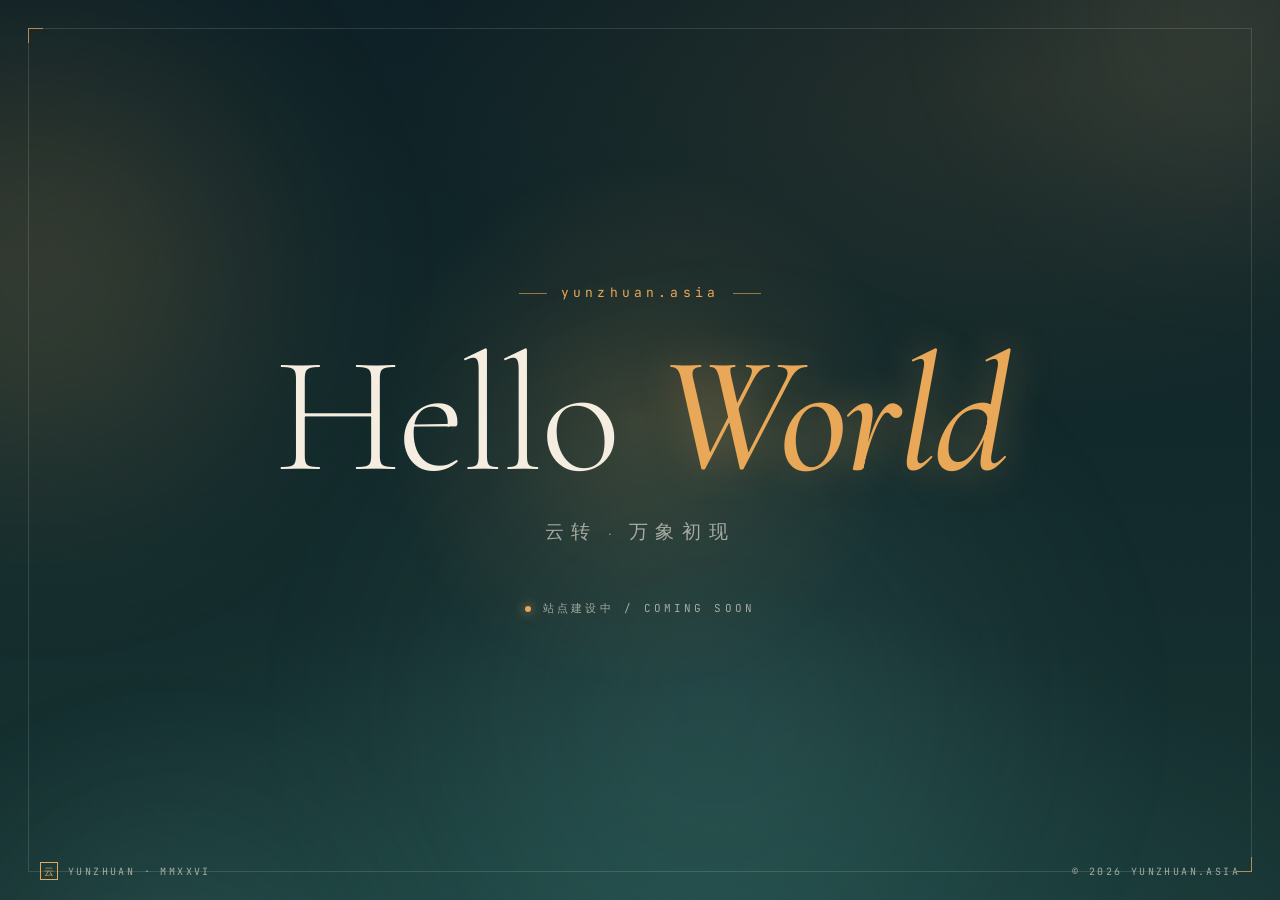
==== index.html @ d9c11b7c "Add Hello World landing page for yunzhuan.asia" ====
<!DOCTYPE html>
<html lang="zh-CN">
<head>
<meta charset="UTF-8" />
<meta name="viewport" content="width=device-width, initial-scale=1.0" />
<title>Hello — yunzhuan.asia</title>
<meta name="description" content="yunzhuan.asia — Hello World" />

<link rel="preconnect" href="https://fonts.googleapis.com">
<link rel="preconnect" href="https://fonts.gstatic.com" crossorigin>
<link href="https://fonts.googleapis.com/css2?family=Cormorant+Garamond:ital,wght@0,300;0,500;1,300&family=JetBrains+Mono:wght@400&display=swap" rel="stylesheet">

<style>
  :root {
    --ink:       #0d1f24;
    --ink-2:     #16302f;
    --gold:      #e8a857;
    --cream:     #f4ede0;
    --mist:      rgba(244, 237, 224, 0.62);
    --hairline:  rgba(244, 237, 224, 0.14);
  }

  * { margin: 0; padding: 0; box-sizing: border-box; }

  html, body {
    height: 100%;
    overflow: hidden;
    background: var(--ink);
    color: var(--cream);
    font-family: 'Cormorant Garamond', serif;
    -webkit-font-smoothing: antialiased;
  }

  .stage {
    position: relative;
    width: 100vw;
    height: 100vh;
    overflow: hidden;
    background:
      radial-gradient(120% 80% at 50% 110%, #1f4a47 0%, transparent 55%),
      radial-gradient(80% 60% at 80% 10%, rgba(232, 168, 87, 0.10) 0%, transparent 60%),
      linear-gradient(180deg, var(--ink) 0%, var(--ink-2) 100%);
  }

  /* 云层 */
  .cloud-layer { position: absolute; inset: -20% -10%; pointer-events: none; z-index: 1; will-change: transform; }
  .cloud { position: absolute; border-radius: 50%; filter: blur(60px); opacity: 0.55; mix-blend-mode: screen; }
  .cloud.c1 { width: 50vw; height: 50vw; top: 10%; left: -10%;
    background: radial-gradient(circle, rgba(232,168,87,0.35) 0%, rgba(232,168,87,0) 70%);
    animation: drift-a 80s linear infinite; }
  .cloud.c2 { width: 60vw; height: 60vw; top: 40%; left: 30%;
    background: radial-gradient(circle, rgba(106,176,170,0.30) 0%, rgba(106,176,170,0) 70%);
    animation: drift-b 110s linear infinite; }
  .cloud.c3 { width: 40vw; height: 40vw; top: -5%; right: -5%;
    background: radial-gradient(circle, rgba(243,201,138,0.22) 0%, rgba(243,201,138,0) 70%);
    animation: drift-c 95s linear infinite; }
  .cloud.c4 { width: 35vw; height: 35vw; bottom: -10%; left: 5%;
    background: radial-gradient(circle, rgba(73,121,116,0.40) 0%, rgba(73,121,116,0) 70%);
    animation: drift-a 130s linear infinite reverse; }

  @keyframes drift-a { 0%,100% { transform: translate(0,0); } 50% { transform: translate(8vw,-4vh); } }
  @keyframes drift-b { 0%,100% { transform: translate(0,0); } 50% { transform: translate(-10vw,5vh); } }
  @keyframes drift-c { 0%,100% { transform: translate(0,0); } 50% { transform: translate(-6vw,6vh); } }

  /* 噪点 */
  .grain {
    position: absolute; inset: 0; z-index: 2; pointer-events: none;
    opacity: 0.12; mix-blend-mode: overlay;
    background-image: url("data:image/svg+xml;utf8,<svg xmlns='http://www.w3.org/2000/svg' width='200' height='200'><filter id='n'><feTurbulence type='fractalNoise' baseFrequency='0.85' numOctaves='2' stitchTiles='stitch'/><feColorMatrix values='0 0 0 0 1  0 0 0 0 1  0 0 0 0 1  0 0 0 0.6 0'/></filter><rect width='100%' height='100%' filter='url(%23n)'/></svg>");
  }

  /* 月轮光晕 */
  .halo {
    position: absolute; top: 50%; left: 50%;
    width: 60vmin; height: 60vmin;
    transform: translate(-50%, -55%);
    border-radius: 50%;
    background: radial-gradient(circle, rgba(232,168,87,0.18) 0%, rgba(232,168,87,0.06) 40%, transparent 70%);
    z-index: 3; pointer-events: none;
    animation: breathe 8s ease-in-out infinite;
  }
  @keyframes breathe {
    0%,100% { opacity: 0.7; transform: translate(-50%,-55%) scale(1); }
    50%     { opacity: 1;   transform: translate(-50%,-55%) scale(1.05); }
  }

  /* 主内容 */
  .hero {
    position: relative; z-index: 5; height: 100%;
    display: flex; flex-direction: column;
    align-items: center; justify-content: center;
    text-align: center; padding: 0 24px;
    will-change: transform;
  }

  .domain {
    font-family: 'JetBrains Mono', monospace;
    font-size: 13px; letter-spacing: 0.32em;
    color: var(--gold); text-transform: lowercase;
    margin-bottom: 36px; opacity: 0;
    animation: fadeUp 1.2s 0.2s cubic-bezier(.2,.7,.2,1) forwards;
  }
  .domain::before, .domain::after {
    content: ''; display: inline-block;
    width: 28px; height: 1px; background: var(--gold);
    vertical-align: middle; margin: 0 14px; opacity: 0.6;
  }

  .title {
    font-family: 'Cormorant Garamond', serif;
    font-weight: 300;
    font-size: clamp(64px, 13vw, 180px);
    line-height: 0.95; letter-spacing: -0.02em;
    color: var(--cream); margin-bottom: 24px;
  }
  .title .word {
    display: inline-block; opacity: 0; transform: translateY(40px);
    animation: fadeUp 1.4s cubic-bezier(.2,.7,.2,1) forwards;
  }
  .title .word:nth-child(1) { animation-delay: 0.5s; }
  .title .word:nth-child(2) { animation-delay: 0.8s; margin-left: 0.25em; }
  .title .accent {
    font-style: italic; font-weight: 500; color: var(--gold);
    text-shadow: 0 0 40px rgba(232,168,87,0.4);
  }

  .subtitle {
    font-family: 'Cormorant Garamond', serif;
    font-weight: 300;
    font-size: clamp(15px, 2vw, 19px);
    letter-spacing: 0.4em;
    color: var(--mist);
    margin-bottom: 56px; opacity: 0;
    animation: fadeUp 1.2s 1.2s cubic-bezier(.2,.7,.2,1) forwards;
  }
  .subtitle .dot { color: var(--gold); margin: 0 0.5em; }

  .status {
    font-family: 'JetBrains Mono', monospace;
    font-size: 11px; letter-spacing: 0.28em;
    color: var(--mist); text-transform: uppercase;
    opacity: 0;
    animation: fadeUp 1.2s 1.5s cubic-bezier(.2,.7,.2,1) forwards;
    display: flex; align-items: center; gap: 12px;
  }
  .status .pulse {
    width: 6px; height: 6px; border-radius: 50%;
    background: var(--gold); box-shadow: 0 0 12px var(--gold);
    animation: pulse 2s ease-in-out infinite;
  }
  @keyframes pulse {
    0%,100% { opacity: 0.4; transform: scale(0.85); }
    50%     { opacity: 1;   transform: scale(1.1); }
  }

  @keyframes fadeUp { to { opacity: 1; transform: translateY(0); } }

  /* 边框装饰 */
  .frame {
    position: absolute; inset: 28px;
    border: 1px solid var(--hairline);
    pointer-events: none; z-index: 4;
  }
  .frame::before, .frame::after {
    content: ''; position: absolute;
    width: 14px; height: 14px;
    border: 1px solid var(--gold); opacity: 0.7;
  }
  .frame::before { top: -1px; left: -1px; border-right: none; border-bottom: none; }
  .frame::after  { bottom: -1px; right: -1px; border-left: none; border-top: none; }

  /* 页脚 */
  .foot {
    position: absolute; bottom: 0; left: 0; right: 0; z-index: 5;
    padding: 20px 40px;
    display: flex; justify-content: space-between; align-items: center;
    font-family: 'JetBrains Mono', monospace;
    font-size: 10px; letter-spacing: 0.24em;
    color: var(--mist); text-transform: uppercase;
    opacity: 0;
    animation: fadeUp 1.2s 1.8s cubic-bezier(.2,.7,.2,1) forwards;
  }
  .foot .left { display: flex; align-items: center; gap: 10px; }
  .foot .seal {
    display: inline-block; width: 18px; height: 18px;
    border: 1px solid var(--gold); color: var(--gold);
    font-family: 'Cormorant Garamond', serif;
    font-size: 10px; line-height: 18px; text-align: center; letter-spacing: 0;
  }

  @media (max-width: 768px) {
    .frame { inset: 16px; }
    .foot { padding: 16px 20px; flex-direction: column; gap: 8px; }
    .domain { font-size: 11px; letter-spacing: 0.24em; margin-bottom: 24px; }
    .domain::before, .domain::after { width: 16px; margin: 0 8px; }
    .subtitle { letter-spacing: 0.3em; margin-bottom: 40px; }
    .halo { width: 80vmin; height: 80vmin; }
  }

  @media (prefers-reduced-motion: reduce) {
    .cloud, .halo, .status .pulse { animation: none; }
    .word, .domain, .subtitle, .status, .foot { opacity: 1; transform: none; animation: none; }
  }
</style>
</head>
<body>
  <main class="stage">
    <div class="cloud-layer" id="cloudLayer">
      <div class="cloud c1"></div>
      <div class="cloud c2"></div>
      <div class="cloud c3"></div>
      <div class="cloud c4"></div>
    </div>
    <div class="halo"></div>
    <div class="grain"></div>
    <div class="frame"></div>

    <section class="hero" id="hero">
      <p class="domain">yunzhuan.asia</p>
      <h1 class="title">
        <span class="word">Hello</span><span class="word accent">World</span>
      </h1>
      <p class="subtitle">云转<span class="dot">·</span>万象初现</p>
      <p class="status">
        <span class="pulse"></span>
        <span>站点建设中 / Coming Soon</span>
      </p>
    </section>

    <footer class="foot">
      <div class="left">
        <span class="seal">云</span>
        <span>YUNZHUAN · MMXXVI</span>
      </div>
      <div class="right">© 2026 yunzhuan.asia</div>
    </footer>
  </main>

<script>
  // 鼠标视差：云层与主内容做轻微反向位移
  (function () {
    var cloudLayer = document.getElementById('cloudLayer');
    var hero = document.getElementById('hero');
    if (!cloudLayer || !hero) return;
    var ticking = false, mx = 0, my = 0;
    function onMove(e) {
      var t = e.touches ? e.touches[0] : e;
      mx = (t.clientX / window.innerWidth  - 0.5) * 2;
      my = (t.clientY / window.innerHeight - 0.5) * 2;
      if (!ticking) { window.requestAnimationFrame(apply); ticking = true; }
    }
    function apply() {
      cloudLayer.style.transform = 'translate(' + (-mx * 18) + 'px, ' + (-my * 12) + 'px)';
      hero.style.transform       = 'translate(' + ( mx * 8)  + 'px, ' + ( my * 6)  + 'px)';
      ticking = false;
    }
    window.addEventListener('mousemove', onMove, { passive: true });
    window.addEventListener('touchmove', onMove, { passive: true });
  })();
</script>
</body>
</html>
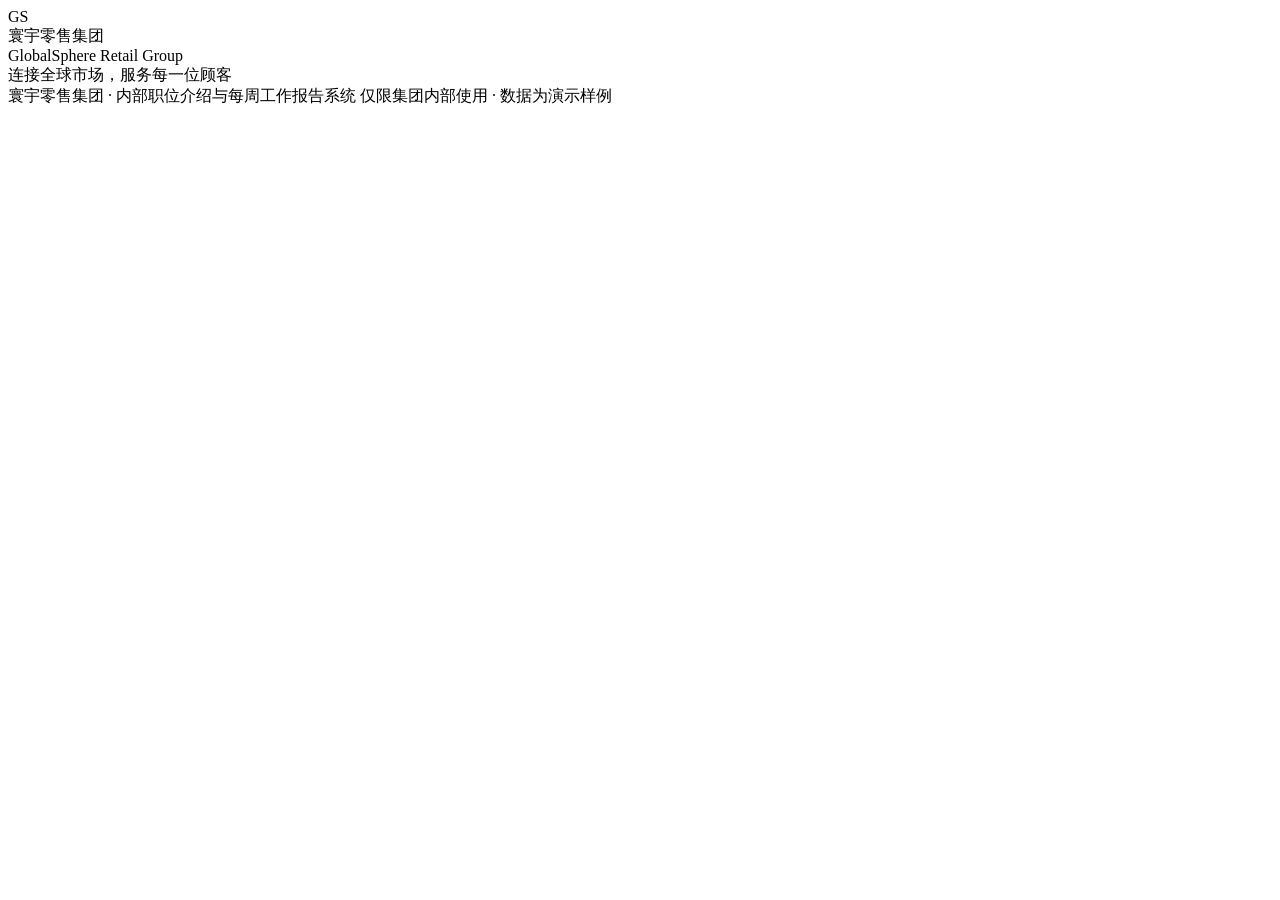
==== commit 72a60a8c: "新增寰宇零售集团内网站：部门职位介绍 + 每周工作报告 + 管理后台批阅" ====
--- a/index.html
+++ b/index.html
@@ -1,262 +1,47 @@
 <!DOCTYPE html>
 <html lang="zh-CN">
 <head>
-<meta charset="UTF-8" />
-<meta name="viewport" content="width=device-width, initial-scale=1.0" />
-<title>Hello — yunzhuan.asia</title>
-<meta name="description" content="yunzhuan.asia — Hello World" />
-
-<link rel="preconnect" href="https://fonts.googleapis.com">
-<link rel="preconnect" href="https://fonts.gstatic.com" crossorigin>
-<link href="https://fonts.googleapis.com/css2?family=Cormorant+Garamond:ital,wght@0,300;0,500;1,300&family=JetBrains+Mono:wght@400&display=swap" rel="stylesheet">
-
-<style>
-  :root {
-    --ink:       #0d1f24;
-    --ink-2:     #16302f;
-    --gold:      #e8a857;
-    --cream:     #f4ede0;
-    --mist:      rgba(244, 237, 224, 0.62);
-    --hairline:  rgba(244, 237, 224, 0.14);
-  }
-
-  * { margin: 0; padding: 0; box-sizing: border-box; }
-
-  html, body {
-    height: 100%;
-    overflow: hidden;
-    background: var(--ink);
-    color: var(--cream);
-    font-family: 'Cormorant Garamond', serif;
-    -webkit-font-smoothing: antialiased;
-  }
-
-  .stage {
-    position: relative;
-    width: 100vw;
-    height: 100vh;
-    overflow: hidden;
-    background:
-      radial-gradient(120% 80% at 50% 110%, #1f4a47 0%, transparent 55%),
-      radial-gradient(80% 60% at 80% 10%, rgba(232, 168, 87, 0.10) 0%, transparent 60%),
-      linear-gradient(180deg, var(--ink) 0%, var(--ink-2) 100%);
-  }
-
-  /* 云层 */
-  .cloud-layer { position: absolute; inset: -20% -10%; pointer-events: none; z-index: 1; will-change: transform; }
-  .cloud { position: absolute; border-radius: 50%; filter: blur(60px); opacity: 0.55; mix-blend-mode: screen; }
-  .cloud.c1 { width: 50vw; height: 50vw; top: 10%; left: -10%;
-    background: radial-gradient(circle, rgba(232,168,87,0.35) 0%, rgba(232,168,87,0) 70%);
-    animation: drift-a 80s linear infinite; }
-  .cloud.c2 { width: 60vw; height: 60vw; top: 40%; left: 30%;
-    background: radial-gradient(circle, rgba(106,176,170,0.30) 0%, rgba(106,176,170,0) 70%);
-    animation: drift-b 110s linear infinite; }
-  .cloud.c3 { width: 40vw; height: 40vw; top: -5%; right: -5%;
-    background: radial-gradient(circle, rgba(243,201,138,0.22) 0%, rgba(243,201,138,0) 70%);
-    animation: drift-c 95s linear infinite; }
-  .cloud.c4 { width: 35vw; height: 35vw; bottom: -10%; left: 5%;
-    background: radial-gradient(circle, rgba(73,121,116,0.40) 0%, rgba(73,121,116,0) 70%);
-    animation: drift-a 130s linear infinite reverse; }
-
-  @keyframes drift-a { 0%,100% { transform: translate(0,0); } 50% { transform: translate(8vw,-4vh); } }
-  @keyframes drift-b { 0%,100% { transform: translate(0,0); } 50% { transform: translate(-10vw,5vh); } }
-  @keyframes drift-c { 0%,100% { transform: translate(0,0); } 50% { transform: translate(-6vw,6vh); } }
-
-  /* 噪点 */
-  .grain {
-    position: absolute; inset: 0; z-index: 2; pointer-events: none;
-    opacity: 0.12; mix-blend-mode: overlay;
-    background-image: url("data:image/svg+xml;utf8,<svg xmlns='http://www.w3.org/2000/svg' width='200' height='200'><filter id='n'><feTurbulence type='fractalNoise' baseFrequency='0.85' numOctaves='2' stitchTiles='stitch'/><feColorMatrix values='0 0 0 0 1  0 0 0 0 1  0 0 0 0 1  0 0 0 0.6 0'/></filter><rect width='100%' height='100%' filter='url(%23n)'/></svg>");
-  }
-
-  /* 月轮光晕 */
-  .halo {
-    position: absolute; top: 50%; left: 50%;
-    width: 60vmin; height: 60vmin;
-    transform: translate(-50%, -55%);
-    border-radius: 50%;
-    background: radial-gradient(circle, rgba(232,168,87,0.18) 0%, rgba(232,168,87,0.06) 40%, transparent 70%);
-    z-index: 3; pointer-events: none;
-    animation: breathe 8s ease-in-out infinite;
-  }
-  @keyframes breathe {
-    0%,100% { opacity: 0.7; transform: translate(-50%,-55%) scale(1); }
-    50%     { opacity: 1;   transform: translate(-50%,-55%) scale(1.05); }
-  }
-
-  /* 主内容 */
-  .hero {
-    position: relative; z-index: 5; height: 100%;
-    display: flex; flex-direction: column;
-    align-items: center; justify-content: center;
-    text-align: center; padding: 0 24px;
-    will-change: transform;
-  }
-
-  .domain {
-    font-family: 'JetBrains Mono', monospace;
-    font-size: 13px; letter-spacing: 0.32em;
-    color: var(--gold); text-transform: lowercase;
-    margin-bottom: 36px; opacity: 0;
-    animation: fadeUp 1.2s 0.2s cubic-bezier(.2,.7,.2,1) forwards;
-  }
-  .domain::before, .domain::after {
-    content: ''; display: inline-block;
-    width: 28px; height: 1px; background: var(--gold);
-    vertical-align: middle; margin: 0 14px; opacity: 0.6;
-  }
-
-  .title {
-    font-family: 'Cormorant Garamond', serif;
-    font-weight: 300;
-    font-size: clamp(64px, 13vw, 180px);
-    line-height: 0.95; letter-spacing: -0.02em;
-    color: var(--cream); margin-bottom: 24px;
-  }
-  .title .word {
-    display: inline-block; opacity: 0; transform: translateY(40px);
-    animation: fadeUp 1.4s cubic-bezier(.2,.7,.2,1) forwards;
-  }
-  .title .word:nth-child(1) { animation-delay: 0.5s; }
-  .title .word:nth-child(2) { animation-delay: 0.8s; margin-left: 0.25em; }
-  .title .accent {
-    font-style: italic; font-weight: 500; color: var(--gold);
-    text-shadow: 0 0 40px rgba(232,168,87,0.4);
-  }
-
-  .subtitle {
-    font-family: 'Cormorant Garamond', serif;
-    font-weight: 300;
-    font-size: clamp(15px, 2vw, 19px);
-    letter-spacing: 0.4em;
-    color: var(--mist);
-    margin-bottom: 56px; opacity: 0;
-    animation: fadeUp 1.2s 1.2s cubic-bezier(.2,.7,.2,1) forwards;
-  }
-  .subtitle .dot { color: var(--gold); margin: 0 0.5em; }
-
-  .status {
-    font-family: 'JetBrains Mono', monospace;
-    font-size: 11px; letter-spacing: 0.28em;
-    color: var(--mist); text-transform: uppercase;
-    opacity: 0;
-    animation: fadeUp 1.2s 1.5s cubic-bezier(.2,.7,.2,1) forwards;
-    display: flex; align-items: center; gap: 12px;
-  }
-  .status .pulse {
-    width: 6px; height: 6px; border-radius: 50%;
-    background: var(--gold); box-shadow: 0 0 12px var(--gold);
-    animation: pulse 2s ease-in-out infinite;
-  }
-  @keyframes pulse {
-    0%,100% { opacity: 0.4; transform: scale(0.85); }
-    50%     { opacity: 1;   transform: scale(1.1); }
-  }
-
-  @keyframes fadeUp { to { opacity: 1; transform: translateY(0); } }
-
-  /* 边框装饰 */
-  .frame {
-    position: absolute; inset: 28px;
-    border: 1px solid var(--hairline);
-    pointer-events: none; z-index: 4;
-  }
-  .frame::before, .frame::after {
-    content: ''; position: absolute;
-    width: 14px; height: 14px;
-    border: 1px solid var(--gold); opacity: 0.7;
-  }
-  .frame::before { top: -1px; left: -1px; border-right: none; border-bottom: none; }
-  .frame::after  { bottom: -1px; right: -1px; border-left: none; border-top: none; }
-
-  /* 页脚 */
-  .foot {
-    position: absolute; bottom: 0; left: 0; right: 0; z-index: 5;
-    padding: 20px 40px;
-    display: flex; justify-content: space-between; align-items: center;
-    font-family: 'JetBrains Mono', monospace;
-    font-size: 10px; letter-spacing: 0.24em;
-    color: var(--mist); text-transform: uppercase;
-    opacity: 0;
-    animation: fadeUp 1.2s 1.8s cubic-bezier(.2,.7,.2,1) forwards;
-  }
-  .foot .left { display: flex; align-items: center; gap: 10px; }
-  .foot .seal {
-    display: inline-block; width: 18px; height: 18px;
-    border: 1px solid var(--gold); color: var(--gold);
-    font-family: 'Cormorant Garamond', serif;
-    font-size: 10px; line-height: 18px; text-align: center; letter-spacing: 0;
-  }
-
-  @media (max-width: 768px) {
-    .frame { inset: 16px; }
-    .foot { padding: 16px 20px; flex-direction: column; gap: 8px; }
-    .domain { font-size: 11px; letter-spacing: 0.24em; margin-bottom: 24px; }
-    .domain::before, .domain::after { width: 16px; margin: 0 8px; }
-    .subtitle { letter-spacing: 0.3em; margin-bottom: 40px; }
-    .halo { width: 80vmin; height: 80vmin; }
-  }
-
-  @media (prefers-reduced-motion: reduce) {
-    .cloud, .halo, .status .pulse { animation: none; }
-    .word, .domain, .subtitle, .status, .foot { opacity: 1; transform: none; animation: none; }
-  }
-</style>
+  <meta charset="UTF-8">
+  <meta name="viewport" content="width=device-width, initial-scale=1.0">
+  <title>寰宇零售集团 · 内部职位与周报站</title>
+  <link rel="stylesheet" href="css/styles.css">
 </head>
 <body>
-  <main class="stage">
-    <div class="cloud-layer" id="cloudLayer">
-      <div class="cloud c1"></div>
-      <div class="cloud c2"></div>
-      <div class="cloud c3"></div>
-      <div class="cloud c4"></div>
+
+  <!-- 页头 -->
+  <header class="site-head">
+    <div class="shell">
+      <div class="brand">
+        <div class="mark">GS</div>
+        <div class="names">
+          <div class="zh">寰宇零售集团</div>
+          <div class="en">GlobalSphere Retail Group</div>
+        </div>
+      </div>
+      <div class="tagline">连接全球市场，服务每一位顾客</div>
     </div>
-    <div class="halo"></div>
-    <div class="grain"></div>
-    <div class="frame"></div>
+  </header>
 
-    <section class="hero" id="hero">
-      <p class="domain">yunzhuan.asia</p>
-      <h1 class="title">
-        <span class="word">Hello</span><span class="word accent">World</span>
-      </h1>
-      <p class="subtitle">云转<span class="dot">·</span>万象初现</p>
-      <p class="status">
-        <span class="pulse"></span>
-        <span>站点建设中 / Coming Soon</span>
-      </p>
-    </section>
+  <!-- 顶部主导航 -->
+  <nav class="nav">
+    <div class="shell" id="nav"></div>
+  </nav>
 
-    <footer class="foot">
-      <div class="left">
-        <span class="seal">云</span>
-        <span>YUNZHUAN · MMXXVI</span>
-      </div>
-      <div class="right">© 2026 yunzhuan.asia</div>
-    </footer>
-  </main>
+  <!-- 主体 -->
+  <div class="layout" id="layout">
+    <aside class="side" id="side"></aside>
+    <main class="main" id="main"></main>
+  </div>
 
-<script>
-  // 鼠标视差：云层与主内容做轻微反向位移
-  (function () {
-    var cloudLayer = document.getElementById('cloudLayer');
-    var hero = document.getElementById('hero');
-    if (!cloudLayer || !hero) return;
-    var ticking = false, mx = 0, my = 0;
-    function onMove(e) {
-      var t = e.touches ? e.touches[0] : e;
-      mx = (t.clientX / window.innerWidth  - 0.5) * 2;
-      my = (t.clientY / window.innerHeight - 0.5) * 2;
-      if (!ticking) { window.requestAnimationFrame(apply); ticking = true; }
-    }
-    function apply() {
-      cloudLayer.style.transform = 'translate(' + (-mx * 18) + 'px, ' + (-my * 12) + 'px)';
-      hero.style.transform       = 'translate(' + ( mx * 8)  + 'px, ' + ( my * 6)  + 'px)';
-      ticking = false;
-    }
-    window.addEventListener('mousemove', onMove, { passive: true });
-    window.addEventListener('touchmove', onMove, { passive: true });
-  })();
-</script>
+  <!-- 页脚 -->
+  <footer class="foot">
+    <div class="shell">
+      <span>寰宇零售集团 · 内部职位介绍与每周工作报告系统</span>
+      <span>仅限集团内部使用 · 数据为演示样例</span>
+    </div>
+  </footer>
+
+  <script src="js/data.js"></script>
+  <script src="js/app.js"></script>
 </body>
 </html>
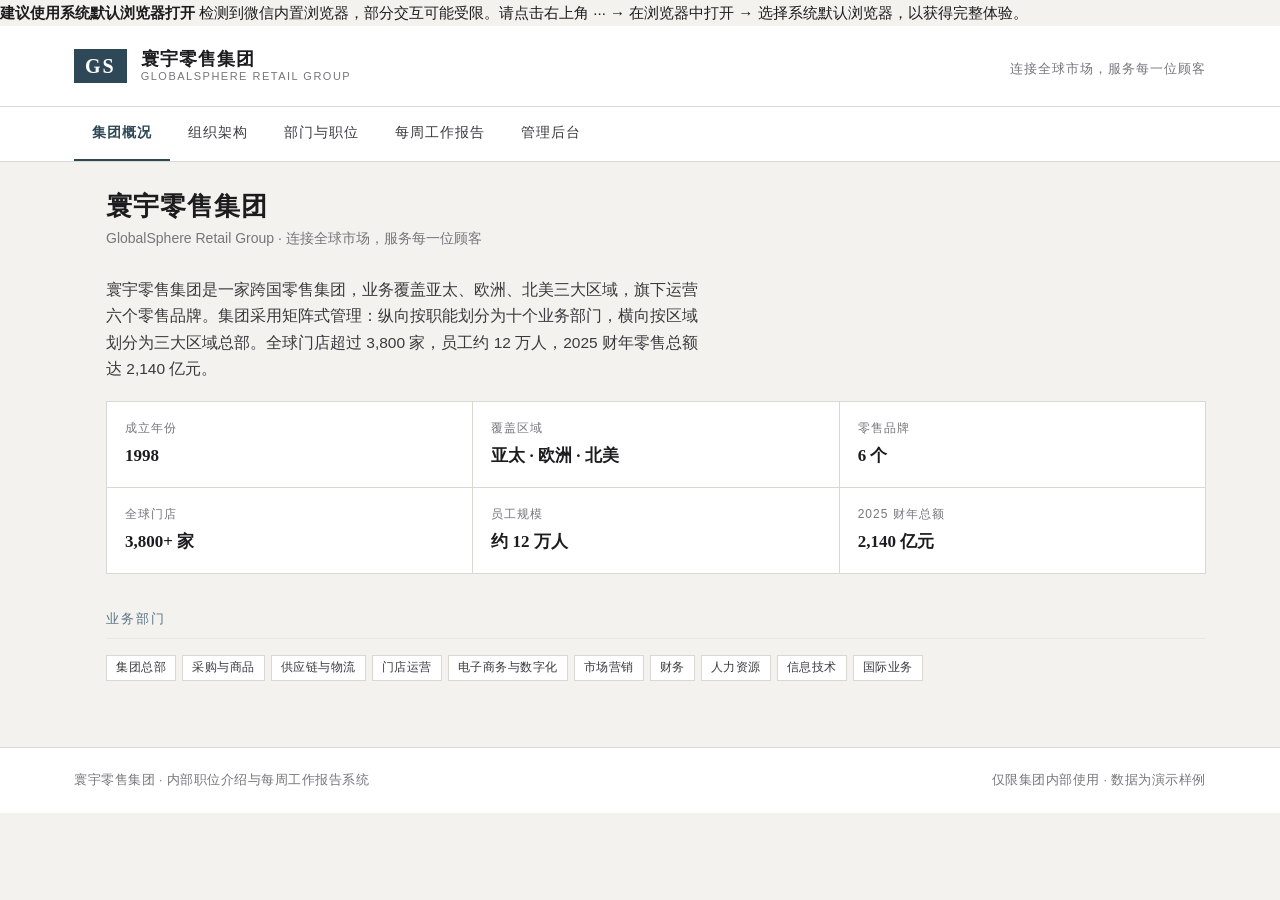
==== commit ab6adbea: "fix: 防白屏与微信横幅 + 多步验证机制 (index.html)" ====
--- a/index.html
+++ b/index.html
@@ -5,8 +5,28 @@
   <meta name="viewport" content="width=device-width, initial-scale=1.0">
   <title>寰宇零售集团 · 内部职位与周报站</title>
   <link rel="stylesheet" href="css/styles.css">
+
+  <!-- 早期微信检测：在任何脚本渲染前即时标记，驱动静态横幅显示，独立于 SPA -->
+  <script>
+    (function () {
+      try {
+        var ua = (navigator.userAgent || "");
+        if (/MicroMessenger/i.test(ua)) {
+          document.documentElement.className += " is-wx";
+        }
+      } catch (e) { /* 忽略 */ }
+    })();
+  </script>
 </head>
 <body>
+
+  <!-- 微信内置浏览器静态横幅：即使 JS 完全不执行也可见，确保永不纯空白 -->
+  <div class="wx-banner" id="wxBanner" role="alert">
+    <div class="wx-banner-in">
+      <strong>建议使用系统默认浏览器打开</strong>
+      <span>检测到微信内置浏览器，部分交互可能受限。请点击右上角 ··· → 在浏览器中打开 → 选择系统默认浏览器，以获得完整体验。</span>
+    </div>
+  </div>
 
   <!-- 页头 -->
   <header class="site-head">
@@ -30,7 +50,29 @@
   <!-- 主体 -->
   <div class="layout" id="layout">
     <aside class="side" id="side"></aside>
-    <main class="main" id="main"></main>
+    <main class="main" id="main">
+      <!-- 静态降级内容：仅在 JS 未执行或渲染报错时可见，确保页面永不纯空白 -->
+      <div id="bootFallback" class="boot-fallback">
+        <h1 class="page-title">寰宇零售集团</h1>
+        <p class="page-sub">GlobalSphere Retail Group · 内部职位介绍与每周工作报告系统</p>
+        <p class="lead">连接全球市场，服务每一位顾客。本站为集团内部职位介绍与每周工作报告系统，数据为演示样例。</p>
+        <div class="card">
+          <div class="blk-h">正在加载交互界面…</div>
+          <p style="margin:8px 0 0;color:var(--muted)">
+            若本提示长时间停留，说明浏览器未能执行本站脚本。请用系统默认浏览器打开本页：
+            微信内点击右上角 ··· → 在浏览器中打开；其他环境请刷新或检查网络后重试。
+          </p>
+        </div>
+        <div class="section-h">站点栏目</div>
+        <ul class="plain">
+          <li>集团概况</li>
+          <li>组织架构</li>
+          <li>部门与职位</li>
+          <li>每周工作报告</li>
+          <li>管理后台</li>
+        </ul>
+      </div>
+    </main>
   </div>
 
   <!-- 页脚 -->
@@ -41,6 +83,14 @@
     </div>
   </footer>
 
+  <!-- 无脚本兜底（极少数禁用 JS 的环境） -->
+  <noscript>
+    <div class="boot-fallback" style="max-width:1180px;margin:0 auto;padding:28px 24px">
+      <h1 class="page-title">寰宇零售集团</h1>
+      <p class="lead">本站需要启用 JavaScript 才能使用完整交互。请用支持 JavaScript 的浏览器打开，或在微信内点击右上角 ··· → 在浏览器中打开。</p>
+    </div>
+  </noscript>
+
   <script src="js/data.js"></script>
   <script src="js/app.js"></script>
 </body>
--- a/css/styles.css
+++ b/css/styles.css
@@ -0,0 +1,364 @@
+/* ============================================================
+   寰宇零售集团 · 内网站式样式
+   设计原则：纯文本 · 无 icon / emoji · 靠排版与层级建立秩序
+   ============================================================ */
+
+:root {
+  --ink:        #1c1c1e;   /* 主文字 */
+  --ink-soft:   #3a3a3e;   /* 次级文字 */
+  --muted:      #76767c;   /* 弱化文字 */
+  --line:       #d9d9d4;   /* 分隔线 */
+  --line-soft:  #e8e8e3;   /* 浅分隔 */
+  --paper:      #ffffff;   /* 卡片 */
+  --bg:         #f3f2ee;   /* 页面底 */
+  --accent:     #2f4858;   /* 企业深蓝灰 */
+  --accent-2:   #5b7384;   /* 次级蓝灰 */
+  --accent-bg:  #eef1f3;   /* 浅蓝底 */
+  --warn:       #8a5a2b;   /* 提示棕 */
+  --max:        1180px;
+}
+
+* { box-sizing: border-box; }
+
+html, body {
+  margin: 0;
+  padding: 0;
+  background: var(--bg);
+  color: var(--ink);
+  font-family: "Noto Sans SC", "PingFang SC", "Microsoft YaHei", -apple-system,
+               "Segoe UI", Roboto, Helvetica, Arial, sans-serif;
+  font-size: 15px;
+  line-height: 1.7;
+  -webkit-font-smoothing: antialiased;
+}
+
+a { color: inherit; text-decoration: none; }
+
+/* ---------- 外层布局 ---------- */
+.shell {
+  max-width: var(--max);
+  margin: 0 auto;
+  padding: 0 24px;
+}
+
+.site-head {
+  background: var(--paper);
+  border-bottom: 1px solid var(--line);
+}
+.site-head .shell {
+  display: flex;
+  align-items: baseline;
+  justify-content: space-between;
+  padding-top: 22px;
+  padding-bottom: 22px;
+}
+.brand {
+  display: flex;
+  align-items: center;
+  gap: 14px;
+}
+.brand .mark {
+  font-family: Georgia, "Times New Roman", serif;
+  font-weight: 700;
+  font-size: 20px;
+  letter-spacing: 2px;
+  color: var(--paper);
+  background: var(--accent);
+  border: 1px solid var(--accent);
+  padding: 6px 10px;
+  line-height: 1;
+}
+.brand .names { line-height: 1.25; }
+.brand .zh { font-size: 18px; font-weight: 700; letter-spacing: 1px; }
+.brand .en {
+  font-size: 11px; color: var(--muted); letter-spacing: 1.5px;
+  text-transform: uppercase;
+}
+.site-head .tagline {
+  font-size: 13px; color: var(--muted); letter-spacing: 1px;
+}
+
+/* ---------- 主导航 ---------- */
+.nav {
+  background: var(--paper);
+  border-bottom: 1px solid var(--line);
+  position: sticky;
+  top: 0;
+  z-index: 20;
+}
+.nav .shell { display: flex; gap: 0; flex-wrap: wrap; }
+.nav a {
+  padding: 14px 18px;
+  font-size: 14px;
+  letter-spacing: 1px;
+  color: var(--ink-soft);
+  border-bottom: 2px solid transparent;
+  transition: color .15s;
+}
+.nav a:hover { color: var(--accent); }
+.nav a.active {
+  color: var(--accent);
+  border-bottom-color: var(--accent);
+  font-weight: 600;
+}
+
+/* ---------- 主体两栏 ---------- */
+.layout {
+  display: grid;
+  grid-template-columns: 220px 1fr;
+  gap: 0;
+  max-width: var(--max);
+  margin: 0 auto;
+  padding: 0 24px;
+  align-items: start;
+}
+.side {
+  position: sticky;
+  top: 53px;
+  padding: 28px 18px 28px 0;
+  border-right: 1px solid var(--line);
+  align-self: start;
+}
+.side .side-h {
+  font-size: 11px; letter-spacing: 2px; text-transform: uppercase;
+  color: var(--muted); margin: 0 0 10px;
+}
+.side a {
+  display: block;
+  padding: 8px 12px;
+  font-size: 13.5px;
+  color: var(--ink-soft);
+  border-left: 2px solid transparent;
+  white-space: nowrap;
+  overflow: hidden;
+  text-overflow: ellipsis;
+}
+.side a:hover { background: var(--accent-bg); color: var(--accent); }
+.side a.active {
+  border-left-color: var(--accent);
+  background: var(--accent-bg);
+  color: var(--accent);
+  font-weight: 600;
+}
+.side .grp { margin-top: 18px; }
+
+.main { padding: 28px 0 60px 32px; min-width: 0; }
+
+/* ---------- 通用排版 ---------- */
+h1, h2, h3, h4 { font-weight: 700; color: var(--ink); line-height: 1.3; }
+.page-title {
+  font-size: 26px; letter-spacing: 1px; margin: 0 0 4px;
+  font-family: Georgia, "Noto Serif SC", serif;
+}
+.page-sub { color: var(--muted); font-size: 14px; margin: 0 0 26px; }
+.section-h {
+  font-size: 13px; letter-spacing: 2px; text-transform: uppercase;
+  color: var(--accent-2); margin: 34px 0 14px;
+  padding-bottom: 8px; border-bottom: 1px solid var(--line-soft);
+}
+.lead { font-size: 15.5px; color: var(--ink-soft); max-width: 70ch; }
+
+/* 层级徽标（纯文本） */
+.lvl {
+  display: inline-block;
+  font-size: 11px; font-weight: 700; letter-spacing: 1px;
+  color: var(--accent);
+  border: 1px solid var(--accent);
+  padding: 1px 7px; line-height: 1.5;
+  background: var(--paper);
+}
+.lvl.sm { font-size: 10.5px; padding: 0 6px; }
+
+/* 标签（纯文本） */
+.tag {
+  display: inline-block;
+  font-size: 11.5px; letter-spacing: .5px;
+  color: var(--ink-soft);
+  border: 1px solid var(--line);
+  background: var(--paper);
+  padding: 2px 9px;
+  margin: 0 6px 6px 0;
+}
+.tag.fill { background: var(--accent-bg); border-color: var(--accent-bg); color: var(--accent); }
+
+/* 卡片 */
+.card {
+  background: var(--paper);
+  border: 1px solid var(--line);
+  padding: 22px 24px;
+  margin-bottom: 16px;
+}
+.card .meta {
+  display: flex; flex-wrap: wrap; gap: 10px; align-items: center;
+  margin-bottom: 6px;
+}
+.card h3 { margin: 2px 0 2px; font-size: 18px; }
+.card .en { color: var(--muted); font-size: 12.5px; letter-spacing: .5px; }
+
+/* 事实表 */
+.facts {
+  display: grid; grid-template-columns: repeat(3, 1fr);
+  gap: 1px; background: var(--line); border: 1px solid var(--line);
+  margin-top: 18px;
+}
+.facts .cell { background: var(--paper); padding: 16px 18px; }
+.facts .k { font-size: 12px; color: var(--muted); letter-spacing: 1px; }
+.facts .v { font-size: 17px; font-weight: 700; margin-top: 4px; font-family: Georgia, serif; }
+
+/* 部门表格 */
+table.grid {
+  width: 100%; border-collapse: collapse; background: var(--paper);
+  border: 1px solid var(--line); font-size: 14px;
+}
+table.grid th, table.grid td {
+  text-align: left; padding: 11px 14px; border-bottom: 1px solid var(--line-soft);
+  vertical-align: top;
+}
+table.grid th {
+  background: var(--accent-bg); color: var(--accent);
+  font-size: 12px; letter-spacing: 1px; text-transform: uppercase;
+  font-weight: 700;
+}
+table.grid tr:last-child td { border-bottom: none; }
+table.grid td.idx { color: var(--muted); font-family: Georgia, serif; width: 36px; }
+table.grid .dept-name { font-weight: 600; }
+table.grid .dept-en { color: var(--muted); font-size: 12px; }
+
+/* 列表 */
+ul.clean { list-style: none; margin: 8px 0 0; padding: 0; }
+ul.clean li {
+  padding: 7px 0 7px 18px; position: relative; color: var(--ink-soft);
+  border-bottom: 1px dashed var(--line-soft);
+}
+ul.clean li:last-child { border-bottom: none; }
+ul.clean li::before {
+  content: "—"; position: absolute; left: 0; color: var(--accent-2);
+}
+ul.plain { margin: 6px 0 0; padding-left: 18px; color: var(--ink-soft); }
+ul.plain li { margin: 4px 0; }
+
+/* 职位卡 */
+.pos {
+  border: 1px solid var(--line); border-left: 3px solid var(--accent);
+  background: var(--paper); padding: 18px 22px; margin-bottom: 14px;
+}
+.pos .head { display: flex; flex-wrap: wrap; gap: 10px; align-items: baseline; }
+.pos h3 { margin: 0; font-size: 17px; }
+.pos .en { color: var(--muted); font-size: 12.5px; }
+.pos .reports { color: var(--muted); font-size: 13px; margin: 6px 0 10px; }
+.pos .reports b { color: var(--ink-soft); font-weight: 600; }
+.pos .blk-h {
+  font-size: 12px; letter-spacing: 1.5px; text-transform: uppercase;
+  color: var(--accent-2); margin: 14px 0 4px;
+}
+
+/* 报告筛选条 */
+.filters {
+  display: flex; flex-wrap: wrap; gap: 8px; margin-bottom: 18px;
+  padding: 14px 16px; background: var(--paper); border: 1px solid var(--line);
+}
+.filters .fl {
+  font-size: 13px; padding: 5px 12px; border: 1px solid var(--line);
+  background: var(--paper); color: var(--ink-soft); cursor: pointer;
+  letter-spacing: .5px;
+}
+.filters .fl:hover { border-color: var(--accent-2); color: var(--accent); }
+.filters .fl.on {
+  background: var(--accent); border-color: var(--accent); color: var(--paper);
+}
+.filters .fl-grp { display: flex; align-items: center; gap: 8px; }
+.filters .fl-label {
+  font-size: 11px; letter-spacing: 1px; text-transform: uppercase;
+  color: var(--muted); margin-right: 2px;
+}
+
+/* 报告卡 */
+.report {
+  border: 1px solid var(--line); background: var(--paper);
+  padding: 18px 22px; margin-bottom: 14px; cursor: pointer;
+  transition: border-color .15s, box-shadow .15s;
+}
+.report:hover { border-color: var(--accent-2); box-shadow: 0 2px 0 var(--accent-bg); }
+.report .r-head { display: flex; flex-wrap: wrap; gap: 10px; align-items: center; }
+.report h3 { margin: 4px 0 2px; font-size: 17px; }
+.report .r-sub { color: var(--muted); font-size: 13px; }
+.report .r-summary { color: var(--ink-soft); margin-top: 8px; }
+.report .r-metrics {
+  display: flex; flex-wrap: wrap; gap: 10px; margin-top: 12px;
+}
+.report .metric {
+  border: 1px solid var(--line); padding: 6px 12px; background: var(--bg);
+}
+.report .metric .mk { font-size: 11px; color: var(--muted); letter-spacing: .5px; }
+.report .metric .mv { font-size: 15px; font-weight: 700; font-family: Georgia, serif; }
+
+/* 报告详情 */
+.detail-head { border-bottom: 1px solid var(--line); padding-bottom: 16px; margin-bottom: 18px; }
+.detail-head .r-meta { display: flex; flex-wrap: wrap; gap: 10px; margin-bottom: 8px; }
+.detail-head h2 { margin: 0; font-size: 22px; }
+.back {
+  display: inline-block; margin-bottom: 16px; font-size: 13px;
+  color: var(--accent); border: 1px solid var(--accent); padding: 5px 12px;
+  letter-spacing: .5px;
+}
+.back:hover { background: var(--accent); color: var(--paper); }
+.report-block { margin-bottom: 18px; }
+.report-block .rb-h {
+  font-size: 12px; letter-spacing: 1.5px; text-transform: uppercase;
+  color: var(--accent-2); margin-bottom: 6px;
+  padding-left: 10px; border-left: 2px solid var(--accent);
+}
+
+/* 页脚 */
+.foot {
+  border-top: 1px solid var(--line); background: var(--paper);
+  color: var(--muted); font-size: 12.5px; letter-spacing: .5px;
+}
+.foot .shell { padding: 22px 24px; display: flex; justify-content: space-between; flex-wrap: wrap; gap: 10px; }
+
+/* 空状态 */
+.empty { color: var(--muted); padding: 30px 0; text-align: center; }
+
+/* 响应式 */
+@media (max-width: 860px) {
+  .layout { grid-template-columns: 1fr; }
+  .side { position: static; border-right: none; border-bottom: 1px solid var(--line);
+          padding: 16px 0; display: flex; gap: 6px; flex-wrap: wrap; }
+  .side .side-h, .side .grp { display: none; }
+  .side a { border-left: none; border-bottom: 2px solid transparent; padding: 6px 10px; }
+  .side a.active { border-left: none; border-bottom-color: var(--accent); }
+  .main { padding: 22px 0 50px; }
+  .facts { grid-template-columns: repeat(2, 1fr); }
+  .site-head .tagline { display: none; }
+}
+@media (max-width: 520px) {
+  .facts { grid-template-columns: 1fr; }
+  .brand .en { display: none; }
+}
+
+/* ---------- 批阅按钮与状态 ---------- */
+.btn {
+  display: inline-block; font-size: 13px; letter-spacing: .5px;
+  padding: 6px 16px; border: 1px solid var(--accent); color: var(--accent);
+  background: var(--paper); cursor: pointer;
+}
+.btn:hover { background: var(--accent); color: var(--paper); }
+.btn.done { border-color: var(--muted); color: var(--muted); background: var(--bg); }
+.btn.done:hover { background: var(--muted); color: var(--paper); }
+.r-actions { margin-top: 12px; }
+.report.reviewed { background: var(--bg); }
+.report.reviewed h3, .report.reviewed .r-summary { color: var(--muted); }
+.reviewed-flag { font-size: 12px; letter-spacing: 1px; color: var(--muted); }
+
+/* ---------- 微信内置浏览器提示 ---------- */
+.wx-mask {
+  position: fixed; inset: 0; z-index: 1000;
+  background: rgba(20,20,22,.82);
+  display: flex; align-items: center; justify-content: center; padding: 24px;
+}
+.wx-box { background: var(--paper); border: 1px solid var(--line); max-width: 440px; padding: 28px 26px; }
+.wx-box h3 { margin: 0 0 10px; font-size: 18px; }
+.wx-box p { color: var(--ink-soft); margin: 0 0 14px; }
+.wx-box .steps { color: var(--ink-soft); margin: 0 0 18px; padding-left: 18px; }
+.wx-box .steps li { margin: 4px 0; }
+.wx-box .btn { display: block; text-align: center; }
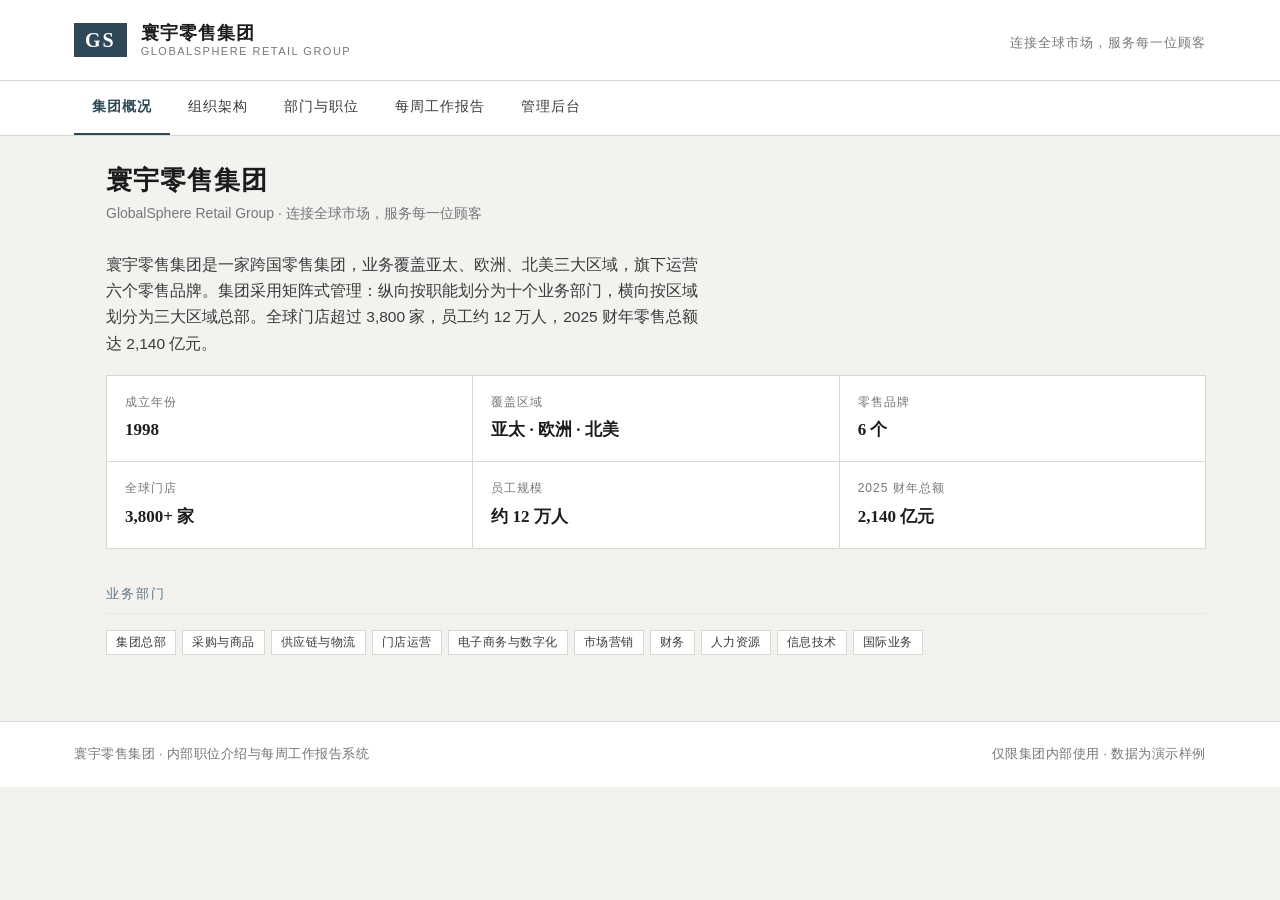
==== commit 36e504a2: "wx: 弹窗跳转（一键复制链接）替代横幅提示 (index.html)" ====
--- a/index.html
+++ b/index.html
@@ -5,28 +5,8 @@
   <meta name="viewport" content="width=device-width, initial-scale=1.0">
   <title>寰宇零售集团 · 内部职位与周报站</title>
   <link rel="stylesheet" href="css/styles.css">
-
-  <!-- 早期微信检测：在任何脚本渲染前即时标记，驱动静态横幅显示，独立于 SPA -->
-  <script>
-    (function () {
-      try {
-        var ua = (navigator.userAgent || "");
-        if (/MicroMessenger/i.test(ua)) {
-          document.documentElement.className += " is-wx";
-        }
-      } catch (e) { /* 忽略 */ }
-    })();
-  </script>
 </head>
 <body>
-
-  <!-- 微信内置浏览器静态横幅：即使 JS 完全不执行也可见，确保永不纯空白 -->
-  <div class="wx-banner" id="wxBanner" role="alert">
-    <div class="wx-banner-in">
-      <strong>建议使用系统默认浏览器打开</strong>
-      <span>检测到微信内置浏览器，部分交互可能受限。请点击右上角 ··· → 在浏览器中打开 → 选择系统默认浏览器，以获得完整体验。</span>
-    </div>
-  </div>
 
   <!-- 页头 -->
   <header class="site-head">
--- a/css/styles.css
+++ b/css/styles.css
@@ -350,6 +350,38 @@
 .report.reviewed h3, .report.reviewed .r-summary { color: var(--muted); }
 .reviewed-flag { font-size: 12px; letter-spacing: 1px; color: var(--muted); }
 
+/* ---------- 防白屏：静态横幅 / 降级内容 / 错误面板 ---------- */
+.wx-banner { display: none; }
+html.is-wx .wx-banner {
+  display: block;
+  background: var(--warn);
+  color: #fff;
+  border-bottom: 1px solid #6f471f;
+  font-size: 13px;
+  line-height: 1.6;
+}
+.wx-banner-in {
+  max-width: var(--max);
+  margin: 0 auto;
+  padding: 10px 24px;
+}
+.wx-banner-in strong { display: block; letter-spacing: 1px; margin-bottom: 2px; }
+.wx-banner-in span { color: #fbeede; }
+
+.boot-fallback { color: var(--ink); }
+.boot-fallback .blk-h {
+  font-size: 12px; letter-spacing: 1.5px; text-transform: uppercase;
+  color: var(--accent-2); margin-bottom: 4px;
+}
+
+.boot-error { color: var(--ink); }
+.boot-error .page-title { color: var(--warn); }
+.boot-error .card { border-color: #c9a06a; background: #fbf6ee; }
+.boot-error .blk-h {
+  font-size: 12px; letter-spacing: 1.5px; text-transform: uppercase;
+  color: var(--warn); margin-bottom: 4px;
+}
+
 /* ---------- 微信内置浏览器提示 ---------- */
 .wx-mask {
   position: fixed; inset: 0; z-index: 1000;
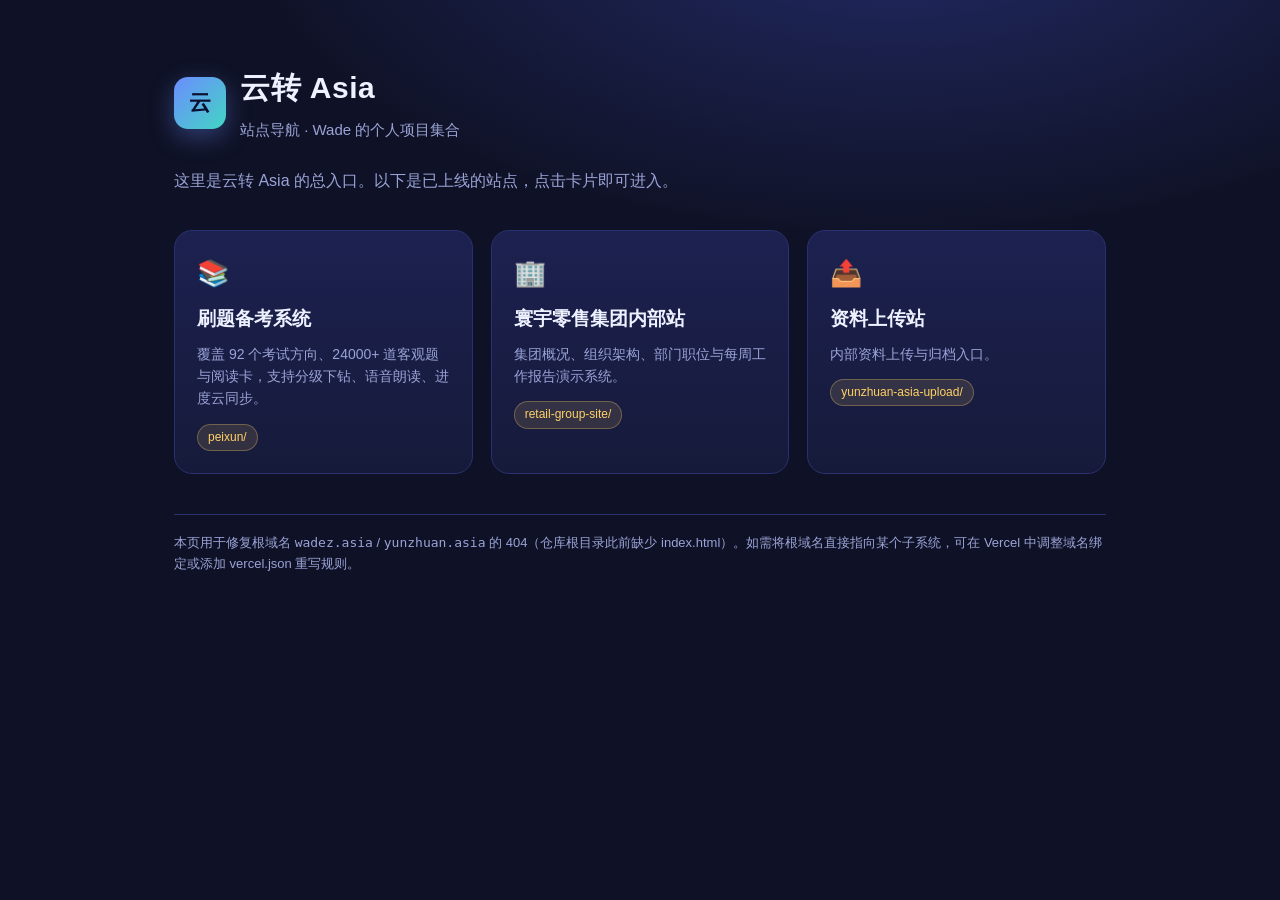
==== commit a620e13d: "fix: 仓库根目录新增 index.html 站点导航页，修复 wadez.asia/yunzhuan.asia 根路径 404（此前根目录无 index.html）" ====
--- a/index.html
+++ b/index.html
@@ -3,75 +3,87 @@
 <head>
   <meta charset="UTF-8">
   <meta name="viewport" content="width=device-width, initial-scale=1.0">
-  <title>寰宇零售集团 · 内部职位与周报站</title>
-  <link rel="stylesheet" href="css/styles.css">
+  <title>云转 Asia · 站点导航</title>
+  <style>
+    :root{
+      --bg:#0f1226; --bg2:#161a3a; --card:#1c2150; --line:#2a3170;
+      --txt:#eef1ff; --muted:#9aa3d6; --brand:#6c8cff; --brand2:#42d6c3;
+      --accent:#ffd166;
+    }
+    *{box-sizing:border-box;margin:0;padding:0}
+    body{
+      font-family:-apple-system,BlinkMacSystemFont,"Segoe UI","PingFang SC","Microsoft YaHei",sans-serif;
+      background:radial-gradient(1200px 600px at 70% -10%,#232a66 0%,var(--bg) 55%) ,var(--bg);
+      color:var(--txt);min-height:100vh;line-height:1.6;
+    }
+    .wrap{max-width:980px;margin:0 auto;padding:64px 24px 48px}
+    .brand{display:flex;align-items:center;gap:14px;margin-bottom:8px}
+    .logo{
+      width:52px;height:52px;border-radius:14px;flex:none;
+      background:linear-gradient(135deg,var(--brand),var(--brand2));
+      display:flex;align-items:center;justify-content:center;font-weight:800;font-size:22px;color:#0c1030;
+      box-shadow:0 8px 24px rgba(108,140,255,.35);
+    }
+    h1{font-size:30px;letter-spacing:.5px}
+    .sub{color:var(--muted);font-size:15px;margin-top:6px}
+    .hero{margin:26px 0 36px}
+    .hero p{color:var(--muted);max-width:620px}
+    .grid{display:grid;grid-template-columns:repeat(auto-fit,minmax(260px,1fr));gap:18px}
+    .card{
+      background:linear-gradient(180deg,var(--card),var(--bg2));
+      border:1px solid var(--line);border-radius:18px;padding:22px;
+      text-decoration:none;color:inherit;display:block;transition:.18s transform,.18s border-color,.18s box-shadow;
+    }
+    .card:hover{transform:translateY(-4px);border-color:var(--brand);box-shadow:0 14px 40px rgba(108,140,255,.25)}
+    .card .ic{font-size:26px}
+    .card h2{font-size:19px;margin:10px 0 8px}
+    .card p{color:var(--muted);font-size:14px}
+    .tag{display:inline-block;margin-top:14px;font-size:12px;color:var(--accent);
+      background:rgba(255,209,102,.12);border:1px solid rgba(255,209,102,.3);padding:3px 10px;border-radius:999px}
+    .foot{margin-top:40px;color:var(--muted);font-size:13px;border-top:1px solid var(--line);padding-top:18px}
+    .foot a{color:var(--brand)}
+  </style>
 </head>
 <body>
+  <div class="wrap">
+    <div class="brand">
+      <div class="logo">云</div>
+      <div>
+        <h1>云转 Asia</h1>
+        <div class="sub">站点导航 · Wade 的个人项目集合</div>
+      </div>
+    </div>
 
-  <!-- 页头 -->
-  <header class="site-head">
-    <div class="shell">
-      <div class="brand">
-        <div class="mark">GS</div>
-        <div class="names">
-          <div class="zh">寰宇零售集团</div>
-          <div class="en">GlobalSphere Retail Group</div>
-        </div>
-      </div>
-      <div class="tagline">连接全球市场，服务每一位顾客</div>
+    <div class="hero">
+      <p>这里是云转 Asia 的总入口。以下是已上线的站点，点击卡片即可进入。</p>
     </div>
-  </header>
 
-  <!-- 顶部主导航 -->
-  <nav class="nav">
-    <div class="shell" id="nav"></div>
-  </nav>
+    <div class="grid">
+      <a class="card" href="peixun/">
+        <div class="ic">📚</div>
+        <h2>刷题备考系统</h2>
+        <p>覆盖 92 个考试方向、24000+ 道客观题与阅读卡，支持分级下钻、语音朗读、进度云同步。</p>
+        <span class="tag">peixun/</span>
+      </a>
 
-  <!-- 主体 -->
-  <div class="layout" id="layout">
-    <aside class="side" id="side"></aside>
-    <main class="main" id="main">
-      <!-- 静态降级内容：仅在 JS 未执行或渲染报错时可见，确保页面永不纯空白 -->
-      <div id="bootFallback" class="boot-fallback">
-        <h1 class="page-title">寰宇零售集团</h1>
-        <p class="page-sub">GlobalSphere Retail Group · 内部职位介绍与每周工作报告系统</p>
-        <p class="lead">连接全球市场，服务每一位顾客。本站为集团内部职位介绍与每周工作报告系统，数据为演示样例。</p>
-        <div class="card">
-          <div class="blk-h">正在加载交互界面…</div>
-          <p style="margin:8px 0 0;color:var(--muted)">
-            若本提示长时间停留，说明浏览器未能执行本站脚本。请用系统默认浏览器打开本页：
-            微信内点击右上角 ··· → 在浏览器中打开；其他环境请刷新或检查网络后重试。
-          </p>
-        </div>
-        <div class="section-h">站点栏目</div>
-        <ul class="plain">
-          <li>集团概况</li>
-          <li>组织架构</li>
-          <li>部门与职位</li>
-          <li>每周工作报告</li>
-          <li>管理后台</li>
-        </ul>
-      </div>
-    </main>
+      <a class="card" href="retail-group-site/">
+        <div class="ic">🏢</div>
+        <h2>寰宇零售集团内部站</h2>
+        <p>集团概况、组织架构、部门职位与每周工作报告演示系统。</p>
+        <span class="tag">retail-group-site/</span>
+      </a>
+
+      <a class="card" href="yunzhuan-asia-upload/">
+        <div class="ic">📤</div>
+        <h2>资料上传站</h2>
+        <p>内部资料上传与归档入口。</p>
+        <span class="tag">yunzhuan-asia-upload/</span>
+      </a>
+    </div>
+
+    <div class="foot">
+      <p>本页用于修复根域名 <code>wadez.asia</code> / <code>yunzhuan.asia</code> 的 404（仓库根目录此前缺少 index.html）。如需将根域名直接指向某个子系统，可在 Vercel 中调整域名绑定或添加 vercel.json 重写规则。</p>
+    </div>
   </div>
-
-  <!-- 页脚 -->
-  <footer class="foot">
-    <div class="shell">
-      <span>寰宇零售集团 · 内部职位介绍与每周工作报告系统</span>
-      <span>仅限集团内部使用 · 数据为演示样例</span>
-    </div>
-  </footer>
-
-  <!-- 无脚本兜底（极少数禁用 JS 的环境） -->
-  <noscript>
-    <div class="boot-fallback" style="max-width:1180px;margin:0 auto;padding:28px 24px">
-      <h1 class="page-title">寰宇零售集团</h1>
-      <p class="lead">本站需要启用 JavaScript 才能使用完整交互。请用支持 JavaScript 的浏览器打开，或在微信内点击右上角 ··· → 在浏览器中打开。</p>
-    </div>
-  </noscript>
-
-  <script src="js/data.js"></script>
-  <script src="js/app.js"></script>
 </body>
 </html>
